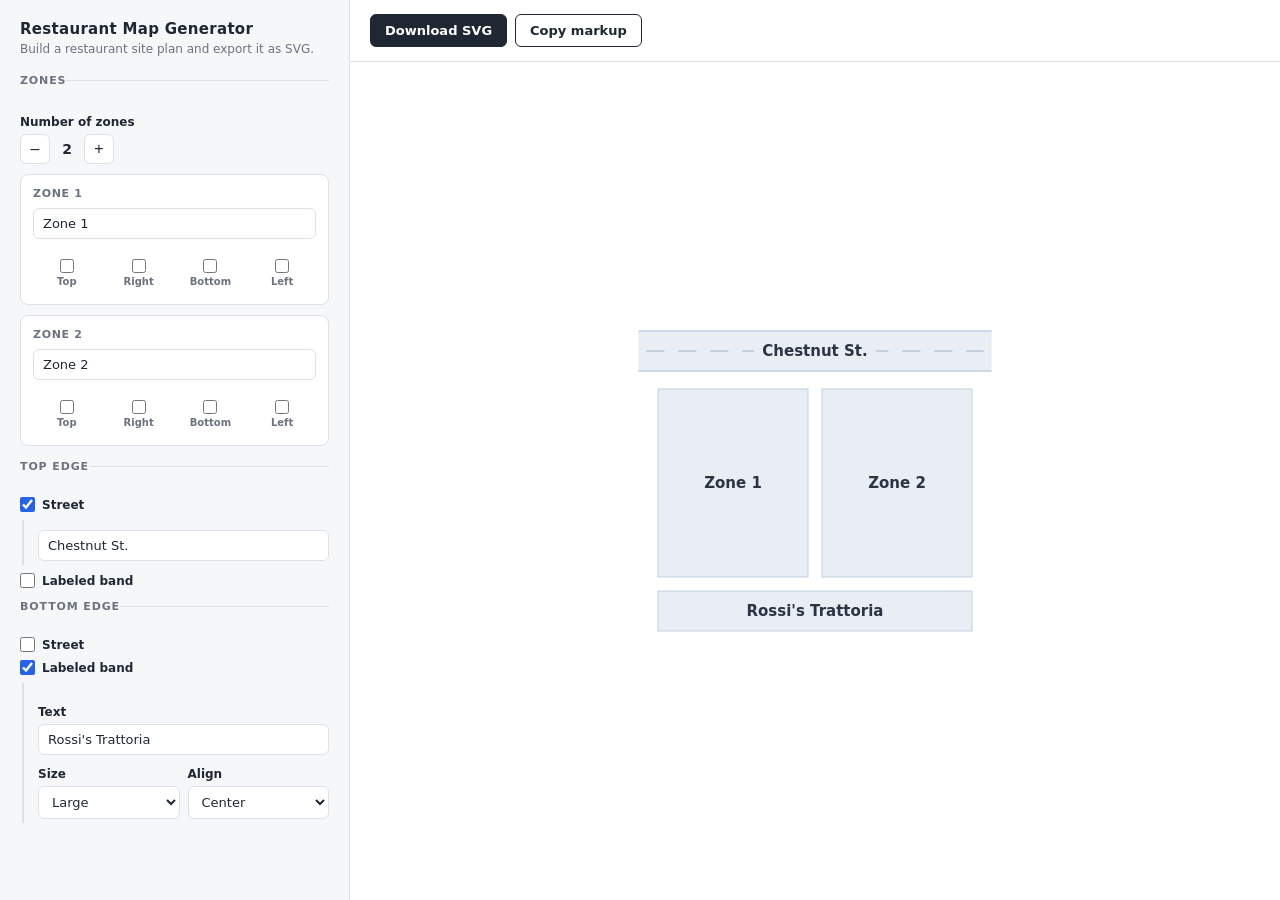
==== map-generator/index.html @ a6cb6d6f "cleanup" ====
<!DOCTYPE html>
<html lang="en">
<head>
<meta charset="UTF-8">
<meta name="viewport" content="width=device-width, initial-scale=1.0">
<title>Restaurant Map Generator</title>
<style>
  :root {
    --ink: #1f2733;
    --accent: #2563eb;
    --panel: #f6f7f9;
    --panel-line: #dde1e7;
    --muted: #6b7280;
    --bg: #ffffff;
  }
  * { box-sizing: border-box; }
  body {
    margin: 0;
    font-family: ui-sans-serif, system-ui, -apple-system, "Segoe UI", Roboto, sans-serif;
    color: var(--ink);
    background: var(--bg);
    display: grid;
    grid-template-columns: 350px 1fr;
    height: 100vh;
  }
  .panel { background: var(--panel); border-right: 1px solid var(--panel-line); padding: 20px; overflow-y: auto; }
  .panel h1 { font-size: 15px; font-weight: 700; letter-spacing: 0.02em; margin: 0 0 4px; }
  .panel .sub { font-size: 12px; color: var(--muted); margin: 0 0 18px; }
  fieldset { border: none; border-top: 1px solid var(--panel-line); padding: 16px 0 4px; margin: 0; }
  legend { font-size: 11px; font-weight: 700; text-transform: uppercase; letter-spacing: 0.08em; color: var(--muted); padding: 0; }
  label { display: block; font-size: 12px; font-weight: 600; margin: 12px 0 5px; }
  input[type="text"], select {
    width: 100%; padding: 7px 9px; font-size: 13px; font-family: inherit;
    border: 1px solid var(--panel-line); border-radius: 6px; background: #fff; color: var(--ink);
  }
  input[type="text"]:focus, select:focus { outline: 2px solid var(--accent); outline-offset: -1px; border-color: var(--accent); }
  .row { display: flex; gap: 8px; }
  .row > * { flex: 1; }
  .check { display: flex; align-items: center; gap: 7px; font-size: 12px; font-weight: 600; margin: 8px 0; cursor: pointer; }
  .check input { width: 15px; height: 15px; accent-color: var(--accent); margin: 0; cursor: pointer; }
  .subgroup { padding: 10px 0 4px 14px; border-left: 2px solid var(--panel-line); margin: 4px 0 8px 2px; }
  .zonecard { background: #fff; border: 1px solid var(--panel-line); border-radius: 8px; padding: 12px; margin: 10px 0; }
  .zonecard .ztitle { font-size: 11px; font-weight: 700; text-transform: uppercase; letter-spacing: 0.06em; color: var(--muted); margin-bottom: 8px; }
  .walls { display: grid; grid-template-columns: repeat(4, 1fr); gap: 4px; margin-top: 8px; }
  .walls .wall { display: flex; flex-direction: column; align-items: center; gap: 3px; font-size: 10px; font-weight: 600; color: var(--muted); cursor: pointer; }
  .walls .wall input { width: 14px; height: 14px; accent-color: var(--accent); margin: 0; }
  .stepper { display: flex; align-items: center; gap: 8px; }
  .stepper button { width: 30px; height: 30px; border: 1px solid var(--panel-line); background: #fff; border-radius: 6px; font-size: 16px; cursor: pointer; color: var(--ink); }
  .stepper button:hover { background: var(--panel); }
  .stepper .count { font-size: 14px; font-weight: 700; min-width: 18px; text-align: center; }
  .stage { display: flex; flex-direction: column; height: 100vh; }
  .toolbar { display: flex; gap: 8px; padding: 14px 20px; border-bottom: 1px solid var(--panel-line); }
  .btn { padding: 8px 14px; font-size: 13px; font-weight: 600; font-family: inherit; border-radius: 6px; cursor: pointer; border: 1px solid var(--ink); background: var(--ink); color: #fff; }
  .btn.secondary { background: #fff; color: var(--ink); }
  .btn:hover { opacity: 0.88; }
  .canvas { flex: 1; display: flex; align-items: center; justify-content: center; padding: 32px; overflow: auto; background: #fff; }
  .canvas svg { max-width: 100%; max-height: 100%; }
  .toast { position: fixed; bottom: 20px; left: 50%; transform: translateX(-50%); background: var(--ink); color: #fff; font-size: 13px; padding: 9px 16px; border-radius: 8px; opacity: 0; transition: opacity 0.2s; pointer-events: none; }
  .toast.show { opacity: 1; }
</style>
</head>
<body>
<div class="panel">
  <h1>Restaurant Map Generator</h1>
  <p class="sub">Build a restaurant site plan and export it as SVG.</p>

  <fieldset>
    <legend>Zones</legend>
    <label>Number of zones</label>
    <div class="stepper">
      <button type="button" id="zoneMinus">–</button>
      <span class="count" id="zoneCount">2</span>
      <button type="button" id="zonePlus">+</button>
    </div>
    <div id="zoneList"></div>
  </fieldset>

  <fieldset>
    <legend>Top edge</legend>
    <label class="check"><input type="checkbox" id="topStreet"> Street</label>
    <div class="subgroup" id="topStreetGroup" hidden>
      <input type="text" id="topStreetName" placeholder="Street name">
    </div>
    <label class="check"><input type="checkbox" id="topBand"> Labeled band</label>
    <div class="subgroup" id="topBandGroup" hidden>
      <label>Text</label>
      <input type="text" id="topBandText" placeholder="e.g. Rossi's Trattoria or Entrance">
      <div class="row">
        <div>
          <label>Size</label>
          <select id="topBandSize">
            <option value="s">Small</option>
            <option value="m">Medium</option>
            <option value="l" selected>Large</option>
          </select>
        </div>
        <div>
          <label>Align</label>
          <select id="topBandAlign">
            <option value="start">Left</option>
            <option value="center" selected>Center</option>
            <option value="end">Right</option>
          </select>
        </div>
      </div>
    </div>
  </fieldset>

  <fieldset>
    <legend>Bottom edge</legend>
    <label class="check"><input type="checkbox" id="botStreet"> Street</label>
    <div class="subgroup" id="botStreetGroup" hidden>
      <input type="text" id="botStreetName" placeholder="Street name">
    </div>
    <label class="check"><input type="checkbox" id="botBand"> Labeled band</label>
    <div class="subgroup" id="botBandGroup" hidden>
      <label>Text</label>
      <input type="text" id="botBandText" placeholder="e.g. Rossi's Trattoria or Entrance">
      <div class="row">
        <div>
          <label>Size</label>
          <select id="botBandSize">
            <option value="s">Small</option>
            <option value="m">Medium</option>
            <option value="l" selected>Large</option>
          </select>
        </div>
        <div>
          <label>Align</label>
          <select id="botBandAlign">
            <option value="start">Left</option>
            <option value="center" selected>Center</option>
            <option value="end">Right</option>
          </select>
        </div>
      </div>
    </div>
  </fieldset>
</div>

<div class="stage">
  <div class="toolbar">
    <button class="btn" id="downloadBtn">Download SVG</button>
    <button class="btn secondary" id="copyBtn">Copy markup</button>
  </div>
  <div class="canvas" id="canvas"></div>
</div>

<div class="toast" id="toast"></div>

<script>
const MAX_ZONES = 4;
const state = {
  zoneCount: 2,
  zones: Array.from({length: 4}, (_, i) => ({
    label: "Zone " + (i+1),
    walls: { top: false, right: false, bottom: false, left: false }
  })),
};

// ---------- Zone list UI ----------
const zoneList = document.getElementById("zoneList");
function renderZoneList() {
  zoneList.innerHTML = "";
  for (let i = 0; i < state.zoneCount; i++) {
    const z = state.zones[i];
    const card = document.createElement("div");
    card.className = "zonecard";
    card.innerHTML = `
      <div class="ztitle">Zone ${i + 1}</div>
      <input type="text" data-zone="${i}" class="zlabel" value="${escAttr(z.label)}" placeholder="Zone label">
      <div class="walls">
        ${["top","right","bottom","left"].map(side => `
          <label class="wall">
            <input type="checkbox" data-zone="${i}" data-side="${side}" ${z.walls[side] ? "checked" : ""}>
            ${side[0].toUpperCase()+side.slice(1)}
          </label>`).join("")}
      </div>`;
    zoneList.appendChild(card);
  }
  zoneList.querySelectorAll(".zlabel").forEach(inp => {
    inp.addEventListener("input", e => { state.zones[+e.target.dataset.zone].label = e.target.value; render(); });
  });
  zoneList.querySelectorAll(".walls input").forEach(inp => {
    inp.addEventListener("change", e => {
      state.zones[+e.target.dataset.zone].walls[e.target.dataset.side] = e.target.checked;
      render();
    });
  });
}
document.getElementById("zonePlus").addEventListener("click", () => {
  if (state.zoneCount < MAX_ZONES) { state.zoneCount++; document.getElementById("zoneCount").textContent = state.zoneCount; renderZoneList(); render(); }
});
document.getElementById("zoneMinus").addEventListener("click", () => {
  if (state.zoneCount > 1) { state.zoneCount--; document.getElementById("zoneCount").textContent = state.zoneCount; renderZoneList(); render(); }
});

// ---------- Edge controls ----------
function bindToggle(checkId, groupId) {
  const cb = document.getElementById(checkId);
  const grp = document.getElementById(groupId);
  cb.addEventListener("change", () => { grp.hidden = !cb.checked; render(); });
}
["topStreet","topBand","botStreet","botBand"].forEach(id => bindToggle(id, id+"Group"));
document.querySelectorAll('.panel input[type="text"], .panel select').forEach(el => el.addEventListener("input", render));

function readEdge(p) {
  return {
    street: document.getElementById(p+"Street").checked,
    streetName: document.getElementById(p+"StreetName").value.trim(),
    band: document.getElementById(p+"Band").checked,
    bandText: document.getElementById(p+"BandText").value.trim(),
    bandSize: document.getElementById(p+"BandSize").value,
    bandAlign: document.getElementById(p+"BandAlign").value,
  };
}

// ---------- Geometry ----------
const G = {
  pad: 28,
  zoneW: 150,
  zoneH: 188,
  gutter: 14,        // whitespace between all cards
  bandH: 40,
  roadH: 40,
  roadGap: 18,       // gap between road and nearest card
  radius: 9,
};

function bandWidth(size, totalW) {
  if (size === "s") return Math.min(150, totalW);
  if (size === "m") return totalW * 0.55;
  return totalW;
}

function buildSVG() {
  const g = G;
  const top = readEdge("top");
  const bot = readEdge("bot");
  const n = state.zoneCount;
  const zones = state.zones.slice(0, n);

  const rowW = n * g.zoneW + (n - 1) * g.gutter;

  // vertical stack heights
  const topStreetBlk = top.street ? g.roadH + g.roadGap : 0;
  const topBandBlk   = top.band   ? g.bandH + g.gutter  : 0;
  const botBandBlk   = bot.band   ? g.gutter + g.bandH  : 0;
  const botStreetBlk = bot.street ? g.roadGap + g.roadH : 0;
  const topStack = topStreetBlk + topBandBlk;
  const botStack = botBandBlk + botStreetBlk;

  const svgW = rowW + g.pad * 2;
  const svgH = topStack + g.zoneH + botStack + g.pad * 2;
  const x0 = g.pad;
  const yZones = g.pad + topStack;

  const S = [];

  // ----- Zone cards (square) -----
  for (let i = 0; i < n; i++) {
    const zx = x0 + i * (g.zoneW + g.gutter);
    S.push(`<rect x="${zx}" y="${yZones}" width="${g.zoneW}" height="${g.zoneH}" class="zone"/>`);
  }
  // ----- Walls on card edges (square, full-length) -----
  for (let i = 0; i < n; i++) {
    const zx = x0 + i * (g.zoneW + g.gutter);
    const w = zones[i].walls;
    const L = zx, R = zx + g.zoneW, T = yZones, B = yZones + g.zoneH;
    if (w.top)    S.push(`<line x1="${L}" y1="${T}" x2="${R}" y2="${T}" class="wall"/>`);
    if (w.bottom) S.push(`<line x1="${L}" y1="${B}" x2="${R}" y2="${B}" class="wall"/>`);
    if (w.left)   S.push(`<line x1="${L}" y1="${T}" x2="${L}" y2="${B}" class="wall"/>`);
    if (w.right)  S.push(`<line x1="${R}" y1="${T}" x2="${R}" y2="${B}" class="wall"/>`);
  }
  // ----- Zone labels -----
  for (let i = 0; i < n; i++) {
    const zx = x0 + i * (g.zoneW + g.gutter);
    S.push(`<text x="${zx + g.zoneW/2}" y="${yZones + g.zoneH/2}" class="zlab" text-anchor="middle" dominant-baseline="central">${esc(zones[i].label)}</text>`);
  }

  // ----- Band card -----
  function drawBand(edge, bandY) {
    if (!edge.band) return;
    const bw = bandWidth(edge.bandSize, rowW);
    let bx;
    if (edge.bandAlign === "start") bx = x0;
    else if (edge.bandAlign === "end") bx = x0 + rowW - bw;
    else bx = x0 + (rowW - bw) / 2;
    S.push(`<rect x="${bx}" y="${bandY}" width="${bw}" height="${g.bandH}" class="band"/>`);
    if (edge.bandText) {
      const big = (edge.bandSize !== "s");
      S.push(`<text x="${bx + bw/2}" y="${bandY + g.bandH/2}" class="bandlab ${big ? 'big':'small'}" text-anchor="middle" dominant-baseline="central">${esc(edge.bandText)}</text>`);
    }
  }

  // ----- Road -----
  function drawRoad(edge, roadY) {
    if (!edge.street) return;
    const rx = g.pad * 0.3, rw = svgW - g.pad * 0.6, rh = g.roadH;
    const cy = roadY + rh/2;
    S.push(`<rect x="${rx}" y="${roadY}" width="${rw}" height="${rh}" class="road"/>`);
    S.push(`<line x1="${rx}" y1="${roadY}" x2="${rx+rw}" y2="${roadY}" class="road-edge"/>`);
    S.push(`<line x1="${rx}" y1="${roadY+rh}" x2="${rx+rw}" y2="${roadY+rh}" class="road-edge"/>`);
    S.push(`<line x1="${rx+8}" y1="${cy}" x2="${rx+rw-8}" y2="${cy}" class="road-center"/>`);
    if (edge.streetName) {
      const w = edge.streetName.length * 8 + 26;
      S.push(`<rect x="${svgW/2 - w/2}" y="${cy - 13}" width="${w}" height="26" class="road-plate"/>`);
      S.push(`<text x="${svgW/2}" y="${cy}" class="streetlab" text-anchor="middle" dominant-baseline="central">${esc(edge.streetName)}</text>`);
    }
  }

  // ----- Vertical placement (top-down) -----
  let y = g.pad;
  if (top.street) { drawRoad(top, y); y += g.roadH + g.roadGap; }
  if (top.band)   { drawBand(top, y); y += g.bandH + g.gutter; }
  // zones occupy [yZones, yZones+zoneH]
  y = yZones + g.zoneH;
  if (bot.band)   { y += g.gutter; drawBand(bot, y); y += g.bandH; }
  if (bot.street) { y += g.roadGap; drawRoad(bot, y); }

  const defs = `
    <defs>
      <style>
        text { font-family: ui-sans-serif, system-ui, -apple-system, "Segoe UI", Roboto, sans-serif; fill:#2b3442; }
        .zone { fill:#e9eef4; stroke:#c3d0e0; stroke-width:1; }
        .zlab { font-size:15px; font-weight:700; }
        .wall { stroke:#2b3442; stroke-width:4; stroke-linecap:square; fill:none; }
        .band { fill:#e9eef4; stroke:#c3d0e0; stroke-width:1; }
        .bandlab { fill:#2b3442; font-weight:700; }
        .bandlab.big { font-size:15px; }
        .bandlab.small { font-size:13px; }
        .road { fill:#e9eef4; }
        .road-edge { stroke:#c3d0e0; stroke-width:1.5; }
        .road-center { stroke:#c3d0e0; stroke-width:2; stroke-dasharray:18 14; stroke-linecap:butt; }
        .road-plate { fill:#e9eef4; }
        .streetlab { font-size:15px; font-weight:700; }
      </style>
    </defs>`;

  return `<svg xmlns="http://www.w3.org/2000/svg" viewBox="0 0 ${svgW} ${svgH}" width="${svgW}" height="${svgH}">${defs}<rect x="0" y="0" width="${svgW}" height="${svgH}" fill="#ffffff"/>${S.join("")}</svg>`;
}

// ---------- Render / export ----------
const canvas = document.getElementById("canvas");
let currentSVG = "";
function render() { currentSVG = buildSVG(); canvas.innerHTML = currentSVG; }

document.getElementById("downloadBtn").addEventListener("click", () => {
  const blob = new Blob([currentSVG], { type: "image/svg+xml" });
  const url = URL.createObjectURL(blob);
  const a = document.createElement("a"); a.href = url; a.download = "site-plan.svg";
  document.body.appendChild(a); a.click(); a.remove(); URL.revokeObjectURL(url);
  showToast("Downloaded site-plan.svg");
});
document.getElementById("copyBtn").addEventListener("click", async () => {
  try { await navigator.clipboard.writeText(currentSVG); showToast("SVG markup copied"); }
  catch { showToast("Copy failed — select and copy manually"); }
});

// ---------- Utils ----------
function esc(s){ return String(s).replace(/[&<>]/g, c => ({"&":"&amp;","<":"&lt;",">":"&gt;"}[c])); }
function escAttr(s){ return String(s).replace(/"/g,"&quot;"); }
let toastTimer;
function showToast(m){ const t=document.getElementById("toast"); t.textContent=m; t.classList.add("show"); clearTimeout(toastTimer); toastTimer=setTimeout(()=>t.classList.remove("show"),1800); }

// ---------- Seed ----------
document.getElementById("topStreet").checked = true;
document.getElementById("topStreetGroup").hidden = false;
document.getElementById("topStreetName").value = "Chestnut St.";
document.getElementById("botBand").checked = true;
document.getElementById("botBandGroup").hidden = false;
document.getElementById("botBandText").value = "Rossi's Trattoria";

renderZoneList();
render();
</script>
</body>
</html>
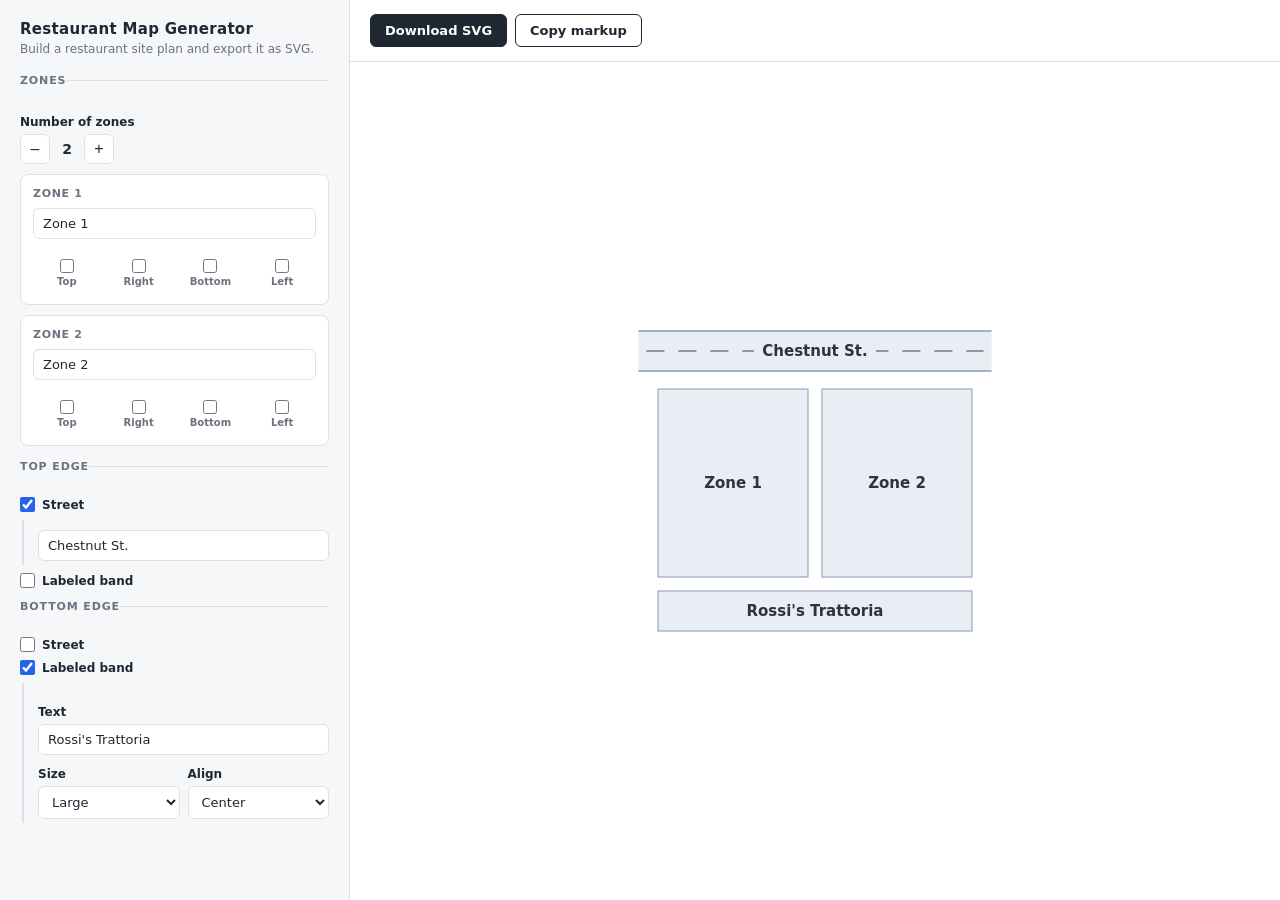
==== commit 87722a15: "Remove white background from exported SVG, darken strokes for contrast" ====
--- a/map-generator/index.html
+++ b/map-generator/index.html
@@ -322,22 +322,22 @@
     <defs>
       <style>
         text { font-family: ui-sans-serif, system-ui, -apple-system, "Segoe UI", Roboto, sans-serif; fill:#2b3442; }
-        .zone { fill:#e9eef4; stroke:#c3d0e0; stroke-width:1; }
+        .zone { fill:#e9eef4; stroke:#8a99ad; stroke-width:1; }
         .zlab { font-size:15px; font-weight:700; }
         .wall { stroke:#2b3442; stroke-width:4; stroke-linecap:square; fill:none; }
-        .band { fill:#e9eef4; stroke:#c3d0e0; stroke-width:1; }
+        .band { fill:#e9eef4; stroke:#8a99ad; stroke-width:1; }
         .bandlab { fill:#2b3442; font-weight:700; }
         .bandlab.big { font-size:15px; }
         .bandlab.small { font-size:13px; }
         .road { fill:#e9eef4; }
-        .road-edge { stroke:#c3d0e0; stroke-width:1.5; }
-        .road-center { stroke:#c3d0e0; stroke-width:2; stroke-dasharray:18 14; stroke-linecap:butt; }
+        .road-edge { stroke:#8a99ad; stroke-width:1.5; }
+        .road-center { stroke:#8a99ad; stroke-width:2; stroke-dasharray:18 14; stroke-linecap:butt; }
         .road-plate { fill:#e9eef4; }
         .streetlab { font-size:15px; font-weight:700; }
       </style>
     </defs>`;
 
-  return `<svg xmlns="http://www.w3.org/2000/svg" viewBox="0 0 ${svgW} ${svgH}" width="${svgW}" height="${svgH}">${defs}<rect x="0" y="0" width="${svgW}" height="${svgH}" fill="#ffffff"/>${S.join("")}</svg>`;
+  return `<svg xmlns="http://www.w3.org/2000/svg" viewBox="0 0 ${svgW} ${svgH}" width="${svgW}" height="${svgH}">${defs}${S.join("")}</svg>`;
 }
 
 // ---------- Render / export ----------
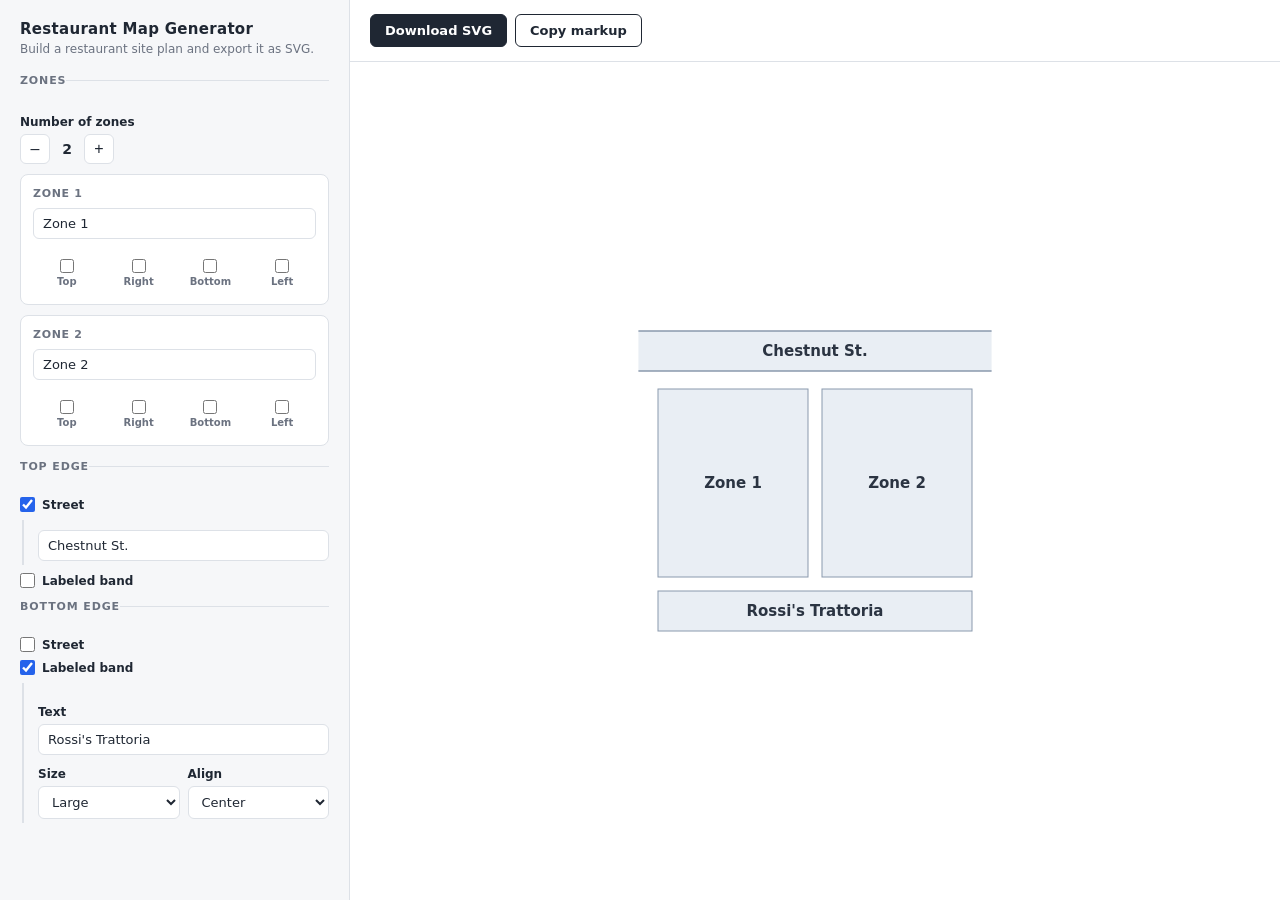
==== commit 6c801ede: "Remove dashed centerline from street/road graphic So the road band can double as a sidewalk." ====
--- a/map-generator/index.html
+++ b/map-generator/index.html
@@ -301,7 +301,6 @@
     S.push(`<rect x="${rx}" y="${roadY}" width="${rw}" height="${rh}" class="road"/>`);
     S.push(`<line x1="${rx}" y1="${roadY}" x2="${rx+rw}" y2="${roadY}" class="road-edge"/>`);
     S.push(`<line x1="${rx}" y1="${roadY+rh}" x2="${rx+rw}" y2="${roadY+rh}" class="road-edge"/>`);
-    S.push(`<line x1="${rx+8}" y1="${cy}" x2="${rx+rw-8}" y2="${cy}" class="road-center"/>`);
     if (edge.streetName) {
       const w = edge.streetName.length * 8 + 26;
       S.push(`<rect x="${svgW/2 - w/2}" y="${cy - 13}" width="${w}" height="26" class="road-plate"/>`);
@@ -331,7 +330,6 @@
         .bandlab.small { font-size:13px; }
         .road { fill:#e9eef4; }
         .road-edge { stroke:#8a99ad; stroke-width:1.5; }
-        .road-center { stroke:#8a99ad; stroke-width:2; stroke-dasharray:18 14; stroke-linecap:butt; }
         .road-plate { fill:#e9eef4; }
         .streetlab { font-size:15px; font-weight:700; }
       </style>
